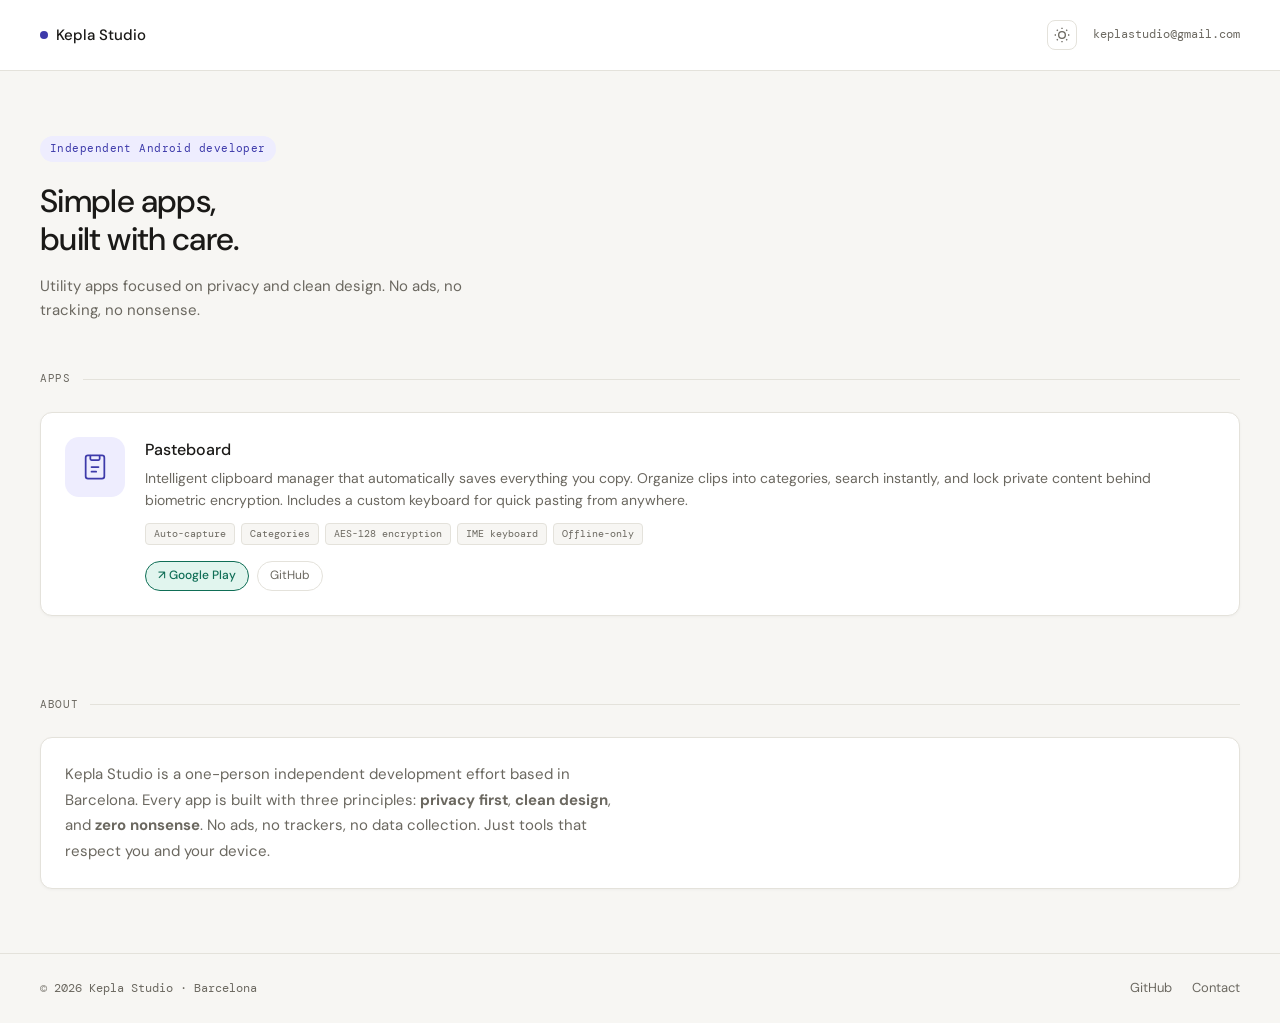
==== index.html @ e48b1a71 "Initial commit: Kepla Studio portfolio page" ====
<!DOCTYPE html>
<html lang="en" data-theme="light">
<head>
  <meta charset="UTF-8">
  <meta name="viewport" content="width=device-width, initial-scale=1.0">
  <title>Kepla Studio</title>
  <meta name="description" content="Independent Android developer. Simple apps, built with care.">
  <link rel="preconnect" href="https://fonts.googleapis.com">
  <link rel="preconnect" href="https://fonts.gstatic.com" crossorigin>
  <link href="https://fonts.googleapis.com/css2?family=DM+Sans:wght@400;500&family=DM+Mono:wght@400;500&display=swap" rel="stylesheet">
  <link rel="stylesheet" href="style.css">
</head>
<body>

  <nav>
    <a href="#" class="nav-logo">
      <div class="logo-dot"></div>
      Kepla Studio
    </a>
    <div class="nav-end">
      <button id="theme-toggle" class="theme-btn" aria-label="Toggle dark mode">
        <svg class="sun-icon" width="16" height="16" viewBox="0 0 24 24" fill="none" stroke="currentColor" stroke-width="2"><circle cx="12" cy="12" r="5"/><path d="M12 1v2M12 21v2M4.22 4.22l1.42 1.42M18.36 18.36l1.42 1.42M1 12h2M21 12h2M4.22 19.78l1.42-1.42M18.36 5.64l1.42-1.42"/></svg>
        <svg class="moon-icon" width="16" height="16" viewBox="0 0 24 24" fill="none" stroke="currentColor" stroke-width="2"><path d="M21 12.79A9 9 0 1 1 11.21 3 7 7 0 0 0 21 12.79z"/></svg>
      </button>
      <span class="nav-contact">keplastudio@gmail.com</span>
    </div>
  </nav>

  <section class="hero">
    <div class="hero-tag">Independent Android developer</div>
    <h1>Simple apps,<br>built with care.</h1>
    <p>Utility apps focused on privacy and clean design. No ads, no tracking, no nonsense.</p>
  </section>

  <section class="section" id="apps">
    <div class="section-header">
      <span class="section-label">Apps</span>
      <div class="section-line"></div>
    </div>

    <div class="app-card">
      <div class="app-icon">
        <svg viewBox="0 0 24 24"><rect x="8" y="2" width="8" height="4" rx="1"/><path d="M8 2H6a2 2 0 0 0-2 2v16a2 2 0 0 0 2 2h12a2 2 0 0 0 2-2V4a2 2 0 0 0-2-2h-2"/><path d="M9 12h6M9 16h4"/></svg>
      </div>
      <div class="app-body">
        <div class="app-name">Pasteboard</div>
        <div class="app-desc">
          Intelligent clipboard manager that automatically saves everything you copy. Organize clips into categories, search instantly, and lock private content behind biometric encryption. Includes a custom keyboard for quick pasting from anywhere.
        </div>
        <div class="app-features">
          <span>Auto-capture</span>
          <span>Categories</span>
          <span>AES-128 encryption</span>
          <span>IME keyboard</span>
          <span>Offline-only</span>
        </div>
        <div class="app-links">
          <a href="#" class="pill pill-play">↗ Google Play</a>
          <a href="https://github.com/keplastudio/pasteboard" class="pill">GitHub</a>
        </div>
      </div>
    </div>

  </section>

  <section class="section" id="about">
    <div class="section-header">
      <span class="section-label">About</span>
      <div class="section-line"></div>
    </div>
    <div class="about-card">
      <p>Kepla Studio is a one-person independent development effort based in Barcelona. Every app is built with three principles: <strong>privacy first</strong>, <strong>clean design</strong>, and <strong>zero nonsense</strong>. No ads, no trackers, no data collection. Just tools that respect you and your device.</p>
    </div>
  </section>

  <footer>
    <p>© 2026 Kepla Studio · Barcelona</p>
    <div class="footer-links">
      <a href="https://github.com/keplastudio">GitHub</a>
      <a href="mailto:keplastudio@gmail.com">Contact</a>
    </div>
  </footer>

  <script src="script.js"></script>
</body>
</html>
---- style.css ----
*, *::before, *::after { box-sizing: border-box; margin: 0; padding: 0; }

:root {
  --bg: #f7f6f3;
  --surface: #ffffff;
  --border: #e4e2db;
  --text: #1a1917;
  --muted: #6b6860;
  --accent: #3d3aaa;
  --accent-light: #eeedfe;
  --accent-muted: #7f77dd;
  --green: #0f6e56;
  --green-light: #e1f5ee;
  --radius: 12px;
  --radius-sm: 6px;
  --shadow: 0 1px 3px rgba(0,0,0,0.04);
}

[data-theme="dark"] {
  --bg: #111110;
  --surface: #1a1a18;
  --border: #2e2d28;
  --text: #e8e7e0;
  --muted: #908d82;
  --accent: #7f77dd;
  --accent-light: #1f1d3d;
  --accent-muted: #5f58b8;
  --green: #3cb896;
  --green-light: #1a2e27;
  --shadow: 0 1px 3px rgba(0,0,0,0.2);
}

html { scroll-behavior: smooth; }

body {
  font-family: 'DM Sans', sans-serif;
  background: var(--bg);
  color: var(--text);
  min-height: 100vh;
  font-size: 15px;
  line-height: 1.6;
  transition: background 0.2s, color 0.2s;
}

a { color: inherit; text-decoration: none; }

/* NAV */
nav {
  display: flex;
  align-items: center;
  justify-content: space-between;
  padding: 1.25rem 2.5rem;
  border-bottom: 1px solid var(--border);
  background: var(--surface);
  position: sticky;
  top: 0;
  z-index: 10;
}

.nav-logo {
  display: flex;
  align-items: center;
  gap: 8px;
  font-weight: 500;
  font-size: 15px;
}

.logo-dot {
  width: 8px;
  height: 8px;
  border-radius: 50%;
  background: var(--accent);
}

.nav-end {
  display: flex;
  align-items: center;
  gap: 16px;
}

.nav-contact {
  font-family: 'DM Mono', monospace;
  font-size: 12px;
  color: var(--muted);
}

/* THEME TOGGLE */
.theme-btn {
  background: none;
  border: 1px solid var(--border);
  border-radius: 8px;
  padding: 6px;
  cursor: pointer;
  display: flex;
  align-items: center;
  justify-content: center;
  color: var(--muted);
  transition: border-color 0.15s, color 0.15s;
  line-height: 0;
}

.theme-btn:hover { border-color: var(--text); color: var(--text); }

[data-theme="light"] .moon-icon { display: none; }
[data-theme="dark"] .sun-icon { display: none; }

/* HERO */
.hero {
  padding: 4rem 2.5rem 3rem;
  max-width: 640px;
}

.hero-tag {
  display: inline-block;
  font-family: 'DM Mono', monospace;
  font-size: 11px;
  color: var(--accent);
  background: var(--accent-light);
  padding: 4px 10px;
  border-radius: 20px;
  margin-bottom: 1.25rem;
  letter-spacing: 0.04em;
}

.hero h1 {
  font-size: 2rem;
  font-weight: 500;
  line-height: 1.2;
  margin-bottom: 1rem;
  letter-spacing: -0.02em;
}

.hero p {
  color: var(--muted);
  font-size: 15px;
  max-width: 440px;
}

/* SECTIONS */
.section {
  padding: 0 2.5rem 4rem;
}

.section-header {
  display: flex;
  align-items: center;
  gap: 12px;
  margin-bottom: 1.5rem;
}

.section-label {
  font-family: 'DM Mono', monospace;
  font-size: 11px;
  color: var(--muted);
  letter-spacing: 0.06em;
  text-transform: uppercase;
}

.section-line {
  flex: 1;
  height: 1px;
  background: var(--border);
}

/* APP CARD */
.app-card {
  background: var(--surface);
  border: 1px solid var(--border);
  border-radius: var(--radius);
  padding: 1.5rem;
  display: grid;
  grid-template-columns: 60px 1fr;
  gap: 1.25rem;
  margin-bottom: 1rem;
  transition: border-color 0.15s, box-shadow 0.15s;
  box-shadow: var(--shadow);
}

.app-card:hover { border-color: var(--accent-muted); }

.app-icon {
  width: 60px;
  height: 60px;
  border-radius: 14px;
  background: var(--accent-light);
  display: flex;
  align-items: center;
  justify-content: center;
  flex-shrink: 0;
}

.app-icon svg {
  width: 28px;
  height: 28px;
  stroke: var(--accent);
  fill: none;
  stroke-width: 1.5;
  stroke-linecap: round;
  stroke-linejoin: round;
}

.app-name {
  font-weight: 500;
  font-size: 16px;
  margin-bottom: 4px;
}

.app-desc {
  color: var(--muted);
  font-size: 14px;
  margin-bottom: 0.75rem;
}

.app-features {
  display: flex;
  gap: 6px;
  flex-wrap: wrap;
  margin-bottom: 1rem;
}

.app-features span {
  font-family: 'DM Mono', monospace;
  font-size: 10px;
  padding: 2px 8px;
  border-radius: 4px;
  background: var(--bg);
  color: var(--muted);
  border: 1px solid var(--border);
}

.app-links { display: flex; gap: 8px; flex-wrap: wrap; align-items: center; }

/* PILLS */
.pill {
  font-size: 12px;
  padding: 4px 12px;
  border-radius: 20px;
  border: 1px solid var(--border);
  color: var(--muted);
  transition: border-color 0.15s, color 0.15s;
}

.pill:hover { border-color: var(--text); color: var(--text); }

.pill-play {
  background: var(--green-light);
  border-color: var(--green);
  color: var(--green);
  font-weight: 500;
}

.pill-play:hover { opacity: 0.85; color: var(--green); }

/* ABOUT */
.about-card {
  background: var(--surface);
  border: 1px solid var(--border);
  border-radius: var(--radius);
  padding: 1.5rem;
  box-shadow: var(--shadow);
}

.about-card p {
  color: var(--muted);
  font-size: 15px;
  max-width: 560px;
  line-height: 1.7;
}

/* FOOTER */
footer {
  border-top: 1px solid var(--border);
  padding: 1.5rem 2.5rem;
  display: flex;
  justify-content: space-between;
  align-items: center;
}

footer p {
  font-family: 'DM Mono', monospace;
  font-size: 12px;
  color: var(--muted);
}

.footer-links {
  display: flex;
  gap: 20px;
}

.footer-links a {
  font-size: 13px;
  color: var(--muted);
  transition: color 0.15s;
}

.footer-links a:hover { color: var(--text); }

/* RESPONSIVE */
@media (max-width: 540px) {
  nav, .hero, .section, footer { padding-left: 1.25rem; padding-right: 1.25rem; }
  .hero h1 { font-size: 1.6rem; }
  .app-card { grid-template-columns: 1fr; }
  .app-icon { width: 52px; height: 52px; }
  .nav-contact { display: none; }
}
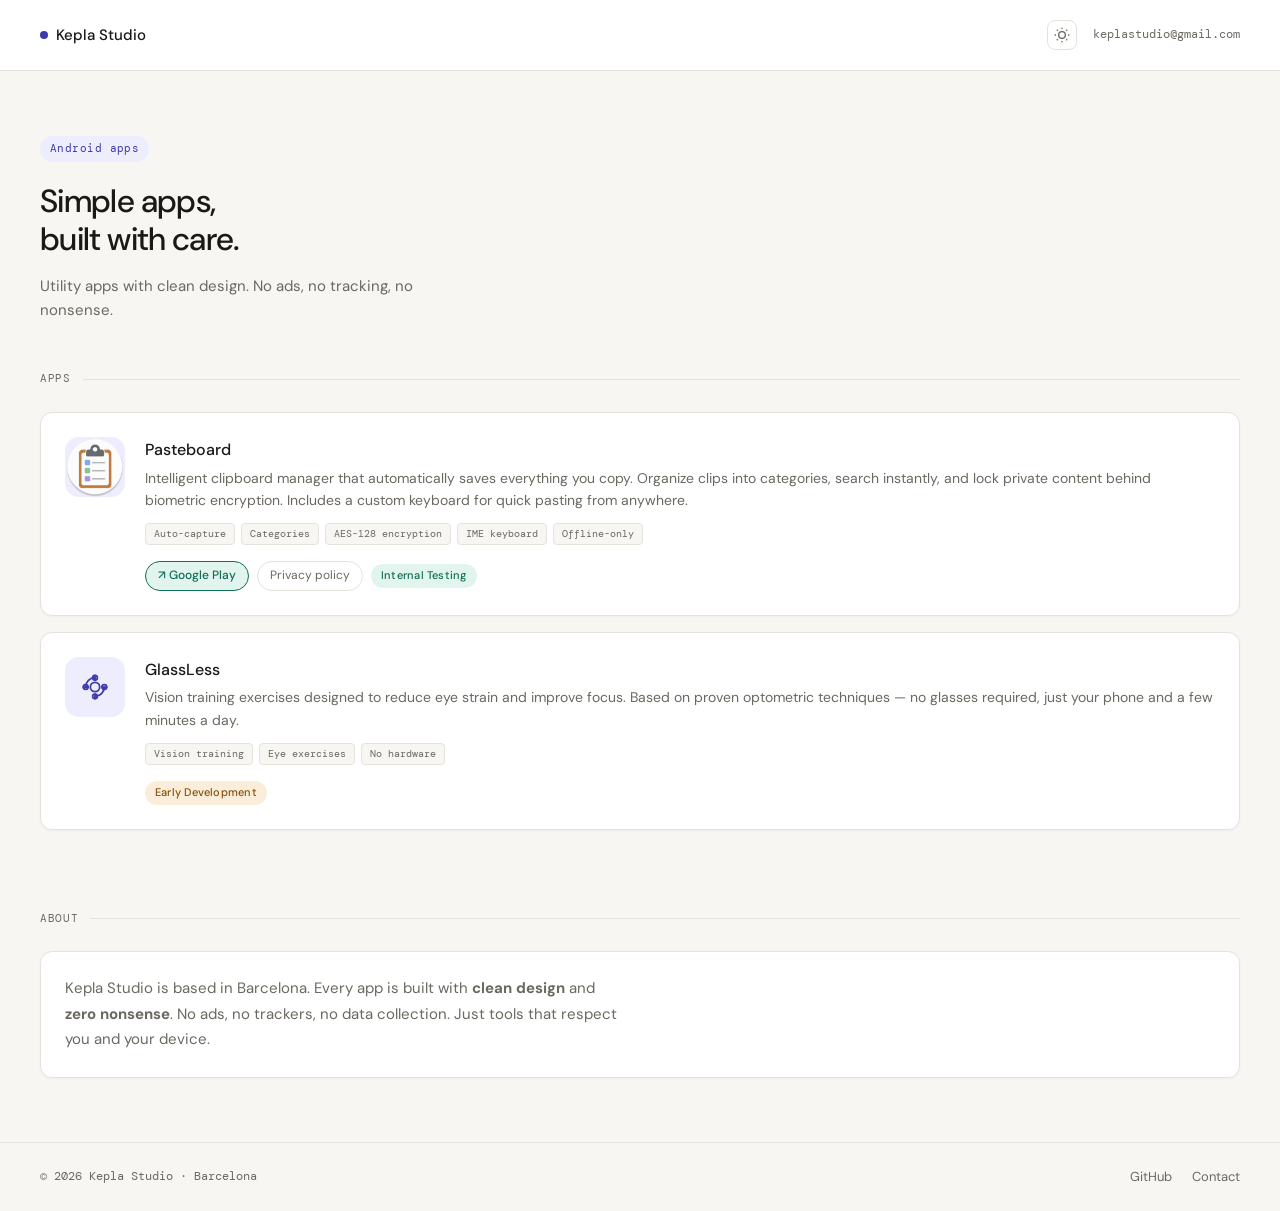
==== commit b077b318: "Add GlassLess app, Pasteboard icon, privacy policy, status badges" ====
--- a/index.html
+++ b/index.html
@@ -4,7 +4,7 @@
   <meta charset="UTF-8">
   <meta name="viewport" content="width=device-width, initial-scale=1.0">
   <title>Kepla Studio</title>
-  <meta name="description" content="Independent Android developer. Simple apps, built with care.">
+  <meta name="description" content="Kepla Studio — Android apps with clean design. No ads, no tracking.">
   <link rel="preconnect" href="https://fonts.googleapis.com">
   <link rel="preconnect" href="https://fonts.gstatic.com" crossorigin>
   <link href="https://fonts.googleapis.com/css2?family=DM+Sans:wght@400;500&family=DM+Mono:wght@400;500&display=swap" rel="stylesheet">
@@ -27,9 +27,9 @@
   </nav>
 
   <section class="hero">
-    <div class="hero-tag">Independent Android developer</div>
+    <div class="hero-tag">Android apps</div>
     <h1>Simple apps,<br>built with care.</h1>
-    <p>Utility apps focused on privacy and clean design. No ads, no tracking, no nonsense.</p>
+    <p>Utility apps with clean design. No ads, no tracking, no nonsense.</p>
   </section>
 
   <section class="section" id="apps">
@@ -40,7 +40,7 @@
 
     <div class="app-card">
       <div class="app-icon">
-        <svg viewBox="0 0 24 24"><rect x="8" y="2" width="8" height="4" rx="1"/><path d="M8 2H6a2 2 0 0 0-2 2v16a2 2 0 0 0 2 2h12a2 2 0 0 0 2-2V4a2 2 0 0 0-2-2h-2"/><path d="M9 12h6M9 16h4"/></svg>
+        <img src="assets/pasteboard-icon.webp" alt="Pasteboard" width="60" height="60">
       </div>
       <div class="app-body">
         <div class="app-name">Pasteboard</div>
@@ -56,7 +56,28 @@
         </div>
         <div class="app-links">
           <a href="#" class="pill pill-play">↗ Google Play</a>
-          <a href="https://github.com/keplastudio/pasteboard" class="pill">GitHub</a>
+          <a href="pasteboard/privacy.html" class="pill">Privacy policy</a>
+          <span class="status-badge status-testing">Internal Testing</span>
+        </div>
+      </div>
+    </div>
+
+    <div class="app-card">
+      <div class="app-icon">
+        <svg viewBox="0 0 24 24"><circle cx="12" cy="12" r="4"/><path d="M4 12a8 8 0 0 1 8-8"/><path d="M20 12a8 8 0 0 1-8 8"/><circle cx="12" cy="4" r="2"/><circle cx="20" cy="12" r="2"/><circle cx="12" cy="20" r="2"/><circle cx="4" cy="12" r="2"/><line x1="12" y1="2" x2="12" y2="6"/><line x1="12" y1="18" x2="12" y2="22"/><line x1="2" y1="12" x2="6" y2="12"/><line x1="18" y1="12" x2="22" y2="12"/></svg>
+      </div>
+      <div class="app-body">
+        <div class="app-name">GlassLess</div>
+        <div class="app-desc">
+          Vision training exercises designed to reduce eye strain and improve focus. Based on proven optometric techniques — no glasses required, just your phone and a few minutes a day.
+        </div>
+        <div class="app-features">
+          <span>Vision training</span>
+          <span>Eye exercises</span>
+          <span>No hardware</span>
+        </div>
+        <div class="app-links">
+          <span class="status-badge status-dev">Early Development</span>
         </div>
       </div>
     </div>
@@ -69,7 +90,7 @@
       <div class="section-line"></div>
     </div>
     <div class="about-card">
-      <p>Kepla Studio is a one-person independent development effort based in Barcelona. Every app is built with three principles: <strong>privacy first</strong>, <strong>clean design</strong>, and <strong>zero nonsense</strong>. No ads, no trackers, no data collection. Just tools that respect you and your device.</p>
+      <p>Kepla Studio is based in Barcelona. Every app is built with <strong>clean design</strong> and <strong>zero nonsense</strong>. No ads, no trackers, no data collection. Just tools that respect you and your device.</p>
     </div>
   </section>
 
--- a/style.css
+++ b/style.css
@@ -189,6 +189,13 @@
   flex-shrink: 0;
 }
 
+.app-icon img {
+  width: 60px;
+  height: 60px;
+  border-radius: 14px;
+  object-fit: cover;
+}
+
 .app-icon svg {
   width: 28px;
   height: 28px;
@@ -251,6 +258,30 @@
 
 .pill-play:hover { opacity: 0.85; color: var(--green); }
 
+/* STATUS BADGES */
+.status-badge {
+  font-size: 11px;
+  padding: 3px 10px;
+  border-radius: 20px;
+  font-weight: 500;
+  letter-spacing: 0.02em;
+}
+
+.status-testing {
+  background: var(--green-light);
+  color: var(--green);
+}
+
+.status-dev {
+  background: #faeeda;
+  color: #854f0b;
+}
+
+[data-theme="dark"] .status-dev {
+  background: #2e2215;
+  color: #e0a336;
+}
+
 /* ABOUT */
 .about-card {
   background: var(--surface);
@@ -294,6 +325,57 @@
 }
 
 .footer-links a:hover { color: var(--text); }
+
+/* PRIVACY POLICY PAGE */
+.privacy-page {
+  max-width: 680px;
+  margin: 0 auto;
+}
+
+.privacy-page h1 {
+  font-size: 1.5rem;
+  font-weight: 500;
+  margin-bottom: 0.5rem;
+  letter-spacing: -0.01em;
+}
+
+.privacy-page .last-updated {
+  font-family: 'DM Mono', monospace;
+  font-size: 12px;
+  color: var(--muted);
+  margin-bottom: 2rem;
+}
+
+.privacy-page h2 {
+  font-size: 1rem;
+  font-weight: 500;
+  margin: 1.75rem 0 0.5rem;
+}
+
+.privacy-page p,
+.privacy-page li {
+  color: var(--muted);
+  font-size: 14px;
+  line-height: 1.7;
+  margin-bottom: 0.5rem;
+}
+
+.privacy-page ul {
+  padding-left: 1.25rem;
+  margin-bottom: 1rem;
+}
+
+.privacy-page .back-link {
+  display: inline-flex;
+  align-items: center;
+  gap: 4px;
+  font-size: 13px;
+  color: var(--accent);
+  margin-bottom: 2rem;
+  transition: opacity 0.15s;
+}
+
+.privacy-page .back-link:hover { opacity: 0.7; }
 
 /* RESPONSIVE */
 @media (max-width: 540px) {
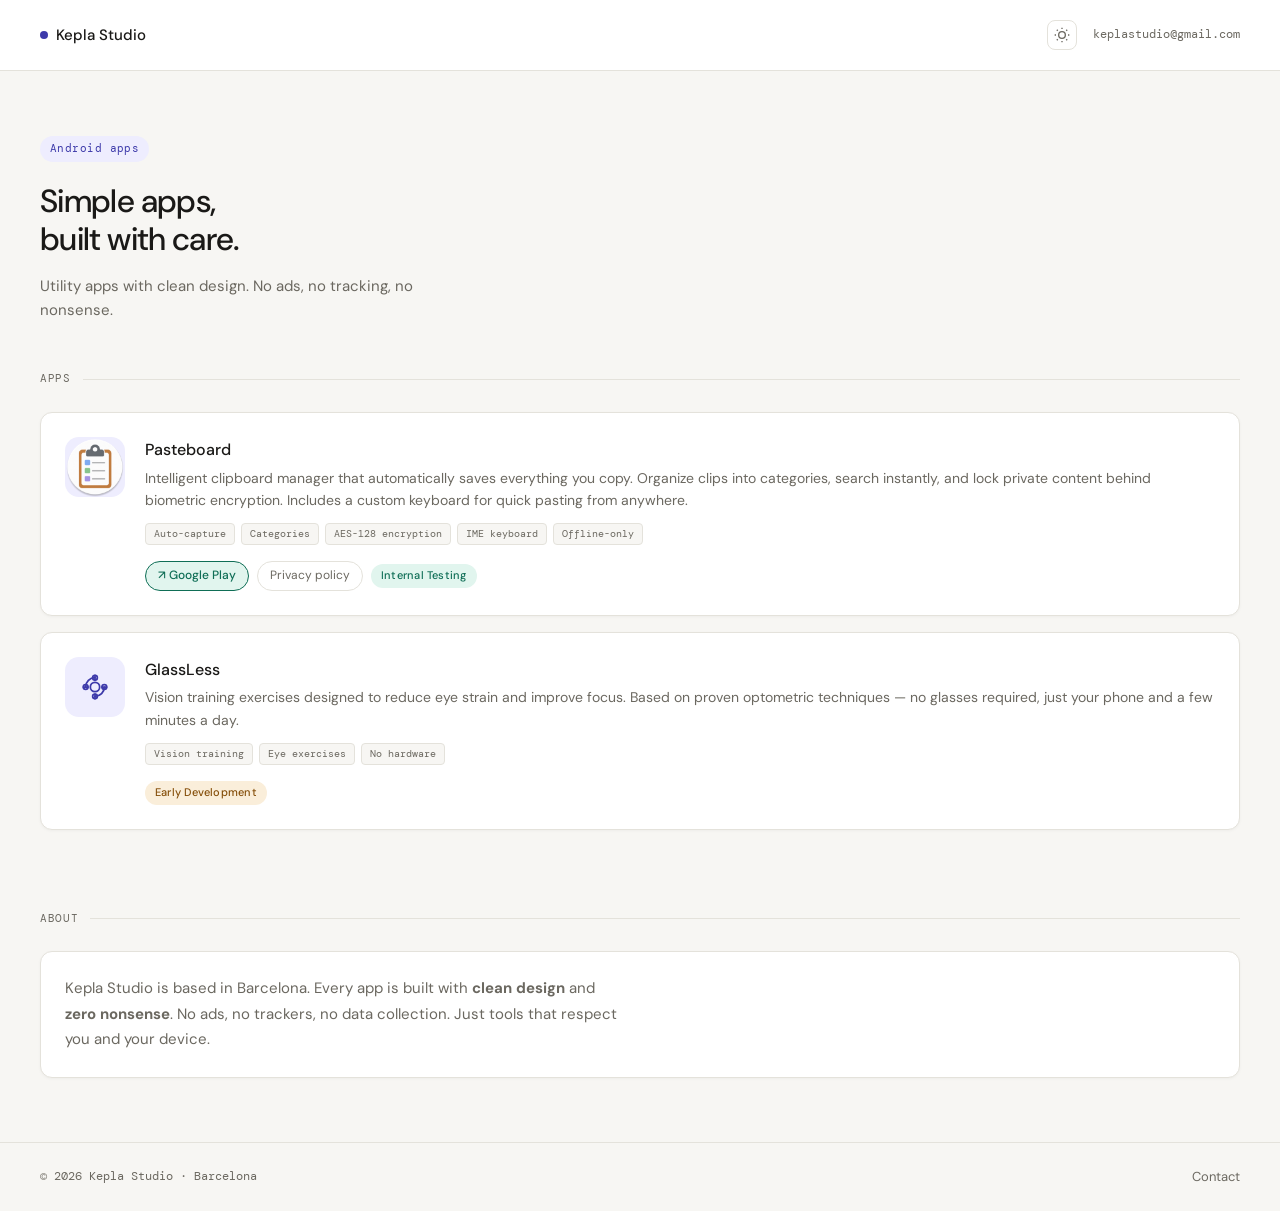
==== commit 89296b79: "Remove GitHub link from footer" ====
--- a/index.html
+++ b/index.html
@@ -97,7 +97,6 @@
   <footer>
     <p>© 2026 Kepla Studio · Barcelona</p>
     <div class="footer-links">
-      <a href="https://github.com/keplastudio">GitHub</a>
       <a href="mailto:keplastudio@gmail.com">Contact</a>
     </div>
   </footer>
